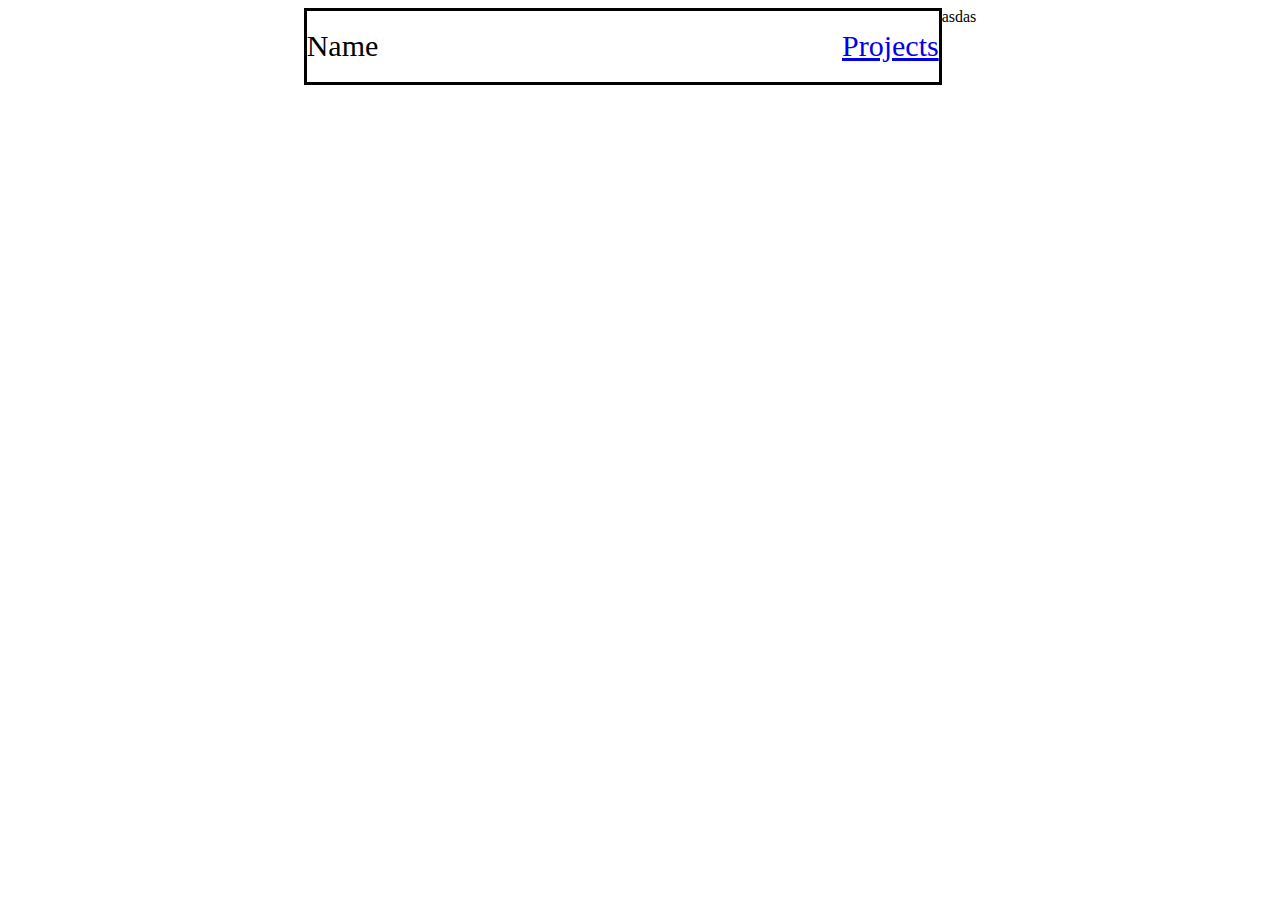
==== index.html @ 20116c02 "firt commit" ====
<html>

<head>
    <meta name="viewport" content="width=device-width, initial-scale=1.0">
    <link rel="stylesheet" href="style.css">
</head>

<body>
    <div class="header">
        Name
        <a href="#projects">Projects</a>

    </div>
    <br>
    <div id="projects">asdas</div>
</body>

</html>
---- style.css ----
html {
    scroll-behavior: smooth;
}

body {
    display: flex;
    flex-direction: row;
    justify-content: center;
}

.header {
    width: 50%;
    height: 8%;
    border-style: solid;
    display: flex;
    justify-content: space-between;
    align-items: center;
    font-size: 30;
}
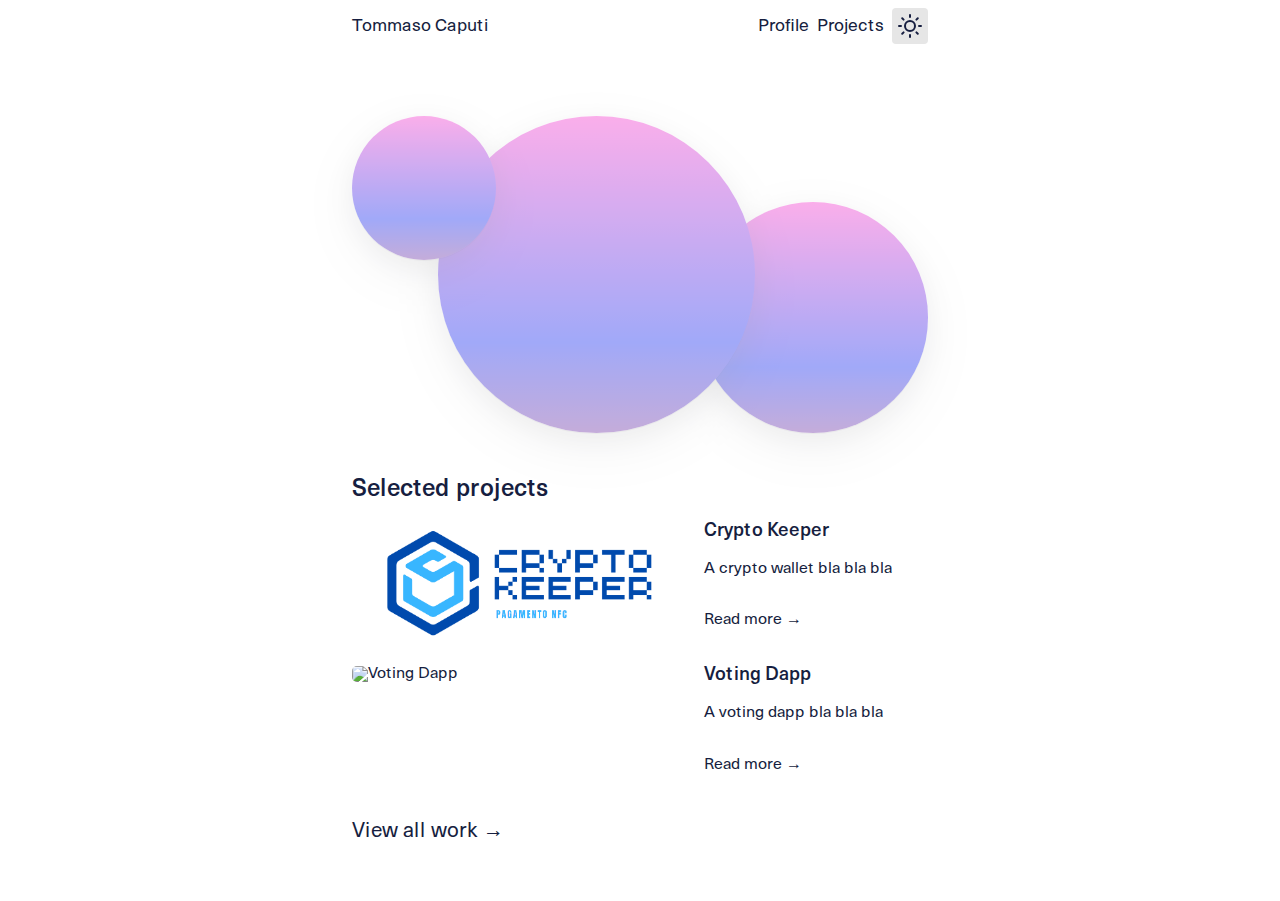
==== commit e06c5540: "all works" ====
--- a/index.html
+++ b/index.html
@@ -1,18 +1,91 @@
-<html>
+<!doctype html>
+<html lang="en">
 
 <head>
+    <meta charset="utf-8">
     <meta name="viewport" content="width=device-width, initial-scale=1.0">
-    <link rel="stylesheet" href="style.css">
+    <title>Tommaso Caputi - Developer</title>
+    <meta name="description" content="Tommaso Caputi portfolio website">
+    <link rel="stylesheet" href="css/style.css">
+    <link rel="icon" type="image/png" href="/static/favicon.png">
 </head>
 
-<body>
-    <div class="header">
-        Name
-        <a href="#projects">Projects</a>
+<body data-theme="light">
+    <header class="header">
+        <a href="/" class="logo">Tommaso Caputi</a>
 
-    </div>
-    <br>
-    <div id="projects">asdas</div>
+        <nav>
+            <a href="/profile">Profile</a>
+            <a href="/projects">Projects </a>
+        </nav>
+        <button id="theme-toggle">
+            <svg xmlns="http://www.w3.org/2000/svg" width="24" height="24" fill="none" stroke="currentColor"
+                stroke-width="2" stroke-linecap="round" stroke-linejoin="round" class="feather feather-moon">
+                <g id="theme-toggle-dark">
+                    <path d="M21 12.8A9 9 0 1111.2 3a7 7 0 009.8 9.8z" />
+                </g>
+                <g id="theme-toggle-light">
+                    <circle cx="12" cy="12" r="5" />
+                    <path
+                        d="M12 1v2M12 21v2M4.2 4.2l1.4 1.4M18.4 18.4l1.4 1.4M1 12h2M21 12h2M4.2 19.8l1.4-1.4M18.4 5.6l1.4-1.4" />
+                </g>
+            </svg>
+            <span class="u-visually-hidden">Toggle theme</span>
+        </button>
+    </header>
+    <main class="container home-page">
+
+        <section class="section home-hero">
+            <div class="orbs">
+                <div id="orb1"></div>
+                <div id="orb2"></div>
+                <div id="orb3"></div>
+            </div>
+
+            <h1>A developer bla bla bla</h1>
+            <p>
+                👋 Hey I'm Tommaso, a computer engineering student based in Ruvo di Puglia, Bari. I'm currently studing
+                computer engineering bla bla bla.
+            </p>
+
+            <p>
+                <a href="/profile">View profile →</a>
+            </p>
+        </section>
+        <br>
+
+        <section class="section">
+            <h2>Selected projects</h2>
+
+
+            <a class="selected-project" href="/projects/cryptokeeper/">
+                <figure>
+                    <img src="/projects/cryptokeeper/Banner CryptoKeeper.png" alt="Crypto Keeper" />
+                </figure>
+                <div>
+                    <h3>Crypto Keeper</h3>
+                    <p>A crypto wallet bla bla bla<br /> <br />Read more →
+                    </p>
+                </div>
+            </a>
+            <a class="selected-project" href="/projects/votingdapp/">
+                <figure>
+                    <img src="/projects/votingdapp/" alt="Voting Dapp" />
+                </figure>
+                <div>
+                    <h3>Voting Dapp</h3>
+                    <p>A voting dapp bla bla bla<br /> <br />Read more →
+                    </p>
+                </div>
+            </a>
+
+            <p>
+                <a href="/projects">View all work →</a>
+            </p>
+        </section>
+
+    </main>
+    <script src="/js/theme-toggle.js"></script>
 </body>
 
 </html>--- a/css/style.css
+++ b/css/style.css
@@ -0,0 +1,616 @@
+:root {
+    --spacing-unit: 8px;
+    --xs: calc(var(--spacing-unit) / 2);
+    --sm: var(--spacing-unit);
+    --md: calc(var(--spacing-unit) * 2);
+    --lg: calc(var(--spacing-unit) * 3);
+    --xl: calc(var(--spacing-unit) * 4)
+}
+
+[data-theme=dark] {
+    --color-canvas: #14182c;
+    --color-well: #242b4f;
+    --color-text: #fff
+}
+
+[data-theme=light] {
+    --color-canvas: #fff;
+    --color-well: #e6e6e6;
+    --color-text: #161e40
+}
+
+.u-visually-hidden {
+    clip: rect(0 0 0 0);
+    height: 1px;
+    width: 1px;
+    margin: -1px;
+    overflow: hidden;
+    padding: 0;
+    position: absolute;
+    border: 0;
+    white-space: nowrap;
+    word-wrap: normal
+}
+
+.container {
+    width: 100%;
+    max-width: 640px;
+    padding: 0 24px 32px;
+    margin: 0 auto
+}
+
+@media screen and (min-width: 40em) {
+    .container {
+        padding: 0 32px 32px
+    }
+}
+
+.container img,
+.container video {
+    max-width: 100%;
+    border-radius: 4px
+}
+
+.post {
+    padding-top: 64px
+}
+
+.title {
+    margin-bottom: 4px
+}
+
+.meta {
+    font-size: 1rem;
+    margin-top: 0
+}
+
+@media screen and (min-width: 40em) {
+    .meta {
+        font-size: .9rem
+    }
+}
+
+.project-featured-image {
+    width: calc(100% + 48px);
+    max-width: calc(100% + 48px) !important;
+    margin-left: -24px;
+    margin-top: 16px
+}
+
+@media screen and (min-width: 40em) {
+    .project-featured-image {
+        width: 140%;
+        max-width: 140% !important;
+        margin-left: -20%;
+        margin-top: 32px
+    }
+}
+
+ol li,
+p,
+ul li {
+    font-size: 1.3rem;
+    line-height: 1.6
+}
+
+h1 {
+    font-size: 3rem;
+    font-weight: 500;
+    letter-spacing: -.15rem;
+    line-height: 1.15
+}
+
+h2,
+h3,
+h4 {
+    font-weight: 500
+}
+
+a {
+    color: var(--color-text);
+    text-decoration: none
+}
+
+a[href^="https://twitter.com"] {
+    color: #55acee
+}
+
+a[href^="https://github.com"] {
+    color: #aaa
+}
+
+a[href^="https://dribbble.com"] {
+    color: #ea4c89
+}
+
+.header {
+    width: 100%;
+    max-width: 640px;
+    padding: 8px 24px;
+    margin: 0 auto 24px;
+    display: flex;
+    justify-content: space-between;
+    align-items: center
+}
+
+@media screen and (min-width: 40em) {
+    .header {
+        padding: 8px 32px
+    }
+}
+
+.header a {
+    color: inherit;
+    text-decoration: none;
+    font-size: 1.2rem
+}
+
+@media screen and (min-width: 40em) {
+    .header a {
+        font-size: 1.1rem
+    }
+}
+
+.header .logo {
+    flex: 1
+}
+
+.header nav {
+    display: flex;
+    gap: 8px
+}
+
+.header #theme-toggle {
+    -webkit-appearance: none;
+    -moz-appearance: none;
+    appearance: none;
+    background: var(--color-well);
+    padding: var(--xs);
+    border: 1px solid transparent;
+    border-radius: 4px;
+    color: inherit;
+    width: calc(var(--lg) * 1.5);
+    height: calc(var(--lg) * 1.5);
+    display: flex;
+    align-items: center;
+    justify-content: center;
+    margin-left: var(--sm);
+    cursor: pointer
+}
+
+[data-theme=dark] .header #theme-toggle #theme-toggle-light {
+    display: none
+}
+
+[data-theme=light] .header #theme-toggle #theme-toggle-dark {
+    display: none
+}
+
+.selected-project {
+    margin-bottom: 16px;
+    display: flex;
+    color: inherit;
+    text-decoration: none;
+    flex-direction: column;
+    gap: 16px
+}
+
+@media screen and (min-width: 40em) {
+    .selected-project {
+        flex-direction: row
+    }
+}
+
+.selected-project figure {
+    margin: 0;
+    flex: 1.5
+}
+
+.selected-project figure img {
+    max-width: 100%;
+    border-radius: 5px
+}
+
+.selected-project div {
+    flex: 1
+}
+
+.selected-project p {
+    font-size: 1.2rem
+}
+
+@media screen and (min-width: 40em) {
+    .selected-project p {
+        font-size: 1rem
+    }
+}
+
+.selected-project h3 {
+    margin: 0
+}
+
+code[class*=language-],
+pre[class*=language-] {
+    font-size: 14px;
+    line-height: 1.375;
+    direction: ltr;
+    text-align: left;
+    white-space: pre;
+    word-spacing: normal;
+    word-break: normal;
+    -moz-tab-size: 2;
+    -o-tab-size: 2;
+    tab-size: 2;
+    -webkit-hyphens: none;
+    -ms-hyphens: none;
+    hyphens: none;
+    background: #272822;
+    color: #f8f8f2
+}
+
+pre[class*=language-] {
+    padding: 1.5em 2em;
+    margin: .5em 0;
+    overflow: auto
+}
+
+:not(pre)>code[class*=language-] {
+    padding: .1em;
+    border-radius: .3em
+}
+
+.token.cdata,
+.token.comment,
+.token.doctype,
+.token.prolog {
+    color: #75715e
+}
+
+.token.punctuation {
+    color: #f8f8f2
+}
+
+.token.namespace {
+    opacity: .7
+}
+
+.token.boolean,
+.token.number,
+.token.operator {
+    color: #fd971f
+}
+
+.token.property {
+    color: #f4bf75
+}
+
+.token.tag {
+    color: #66d9ef
+}
+
+.token.string {
+    color: #a1efe4
+}
+
+.token.selector {
+    color: #ae81ff
+}
+
+.token.attr-name {
+    color: #fd971f
+}
+
+.language-css .token.string,
+.style .token.string,
+.token.entity,
+.token.url {
+    color: #a1efe4
+}
+
+.token.attr-value,
+.token.control,
+.token.directive,
+.token.keyword,
+.token.unit {
+    color: #a6e22e
+}
+
+.token.atrule,
+.token.regex,
+.token.statement {
+    color: #a1efe4
+}
+
+.token.placeholder,
+.token.variable {
+    color: #66d9ef
+}
+
+.token.deleted {
+    text-decoration: line-through
+}
+
+.token.inserted {
+    border-bottom: 1px dotted #f9f8f5;
+    text-decoration: none
+}
+
+.token.italic {
+    font-style: italic
+}
+
+.token.bold,
+.token.important {
+    font-weight: 700
+}
+
+.token.important {
+    color: #f92672
+}
+
+.token.entity {
+    cursor: help
+}
+
+pre>code.highlight {
+    outline: .4em solid #f92672;
+    outline-offset: .4em
+}
+
+@-webkit-keyframes fadeInDown {
+    from {
+        transform: translateY(-10px);
+        opacity: 0
+    }
+
+    to {
+        transform: translateY(0);
+        opacity: 1
+    }
+}
+
+@keyframes fadeInDown {
+    from {
+        transform: translateY(-10px);
+        opacity: 0
+    }
+
+    to {
+        transform: translateY(0);
+        opacity: 1
+    }
+}
+
+@-webkit-keyframes fadeInUp {
+    from {
+        transform: translateY(20px);
+        opacity: 0
+    }
+
+    to {
+        transform: translateY(0);
+        opacity: 1
+    }
+}
+
+@keyframes fadeInUp {
+    from {
+        transform: translateY(20px);
+        opacity: 0
+    }
+
+    to {
+        transform: translateY(0);
+        opacity: 1
+    }
+}
+
+.home-hero {
+    position: relative
+}
+
+@media screen and (min-width: 40em) {
+    .home-hero {
+        padding-top: 64px;
+        margin-top: 64px
+    }
+}
+
+.home-hero h1 {
+    margin-top: 0
+}
+
+@media (prefers-reduced-motion:no-preference) {
+    .home-hero h1 {
+        opacity: 0;
+        transform: translateY(20px);
+        -webkit-animation: fadeInUp .5s cubic-bezier(.4, 0, .2, 1);
+        animation: fadeInUp .5s cubic-bezier(.4, 0, .2, 1);
+        -webkit-animation-fill-mode: forwards;
+        animation-fill-mode: forwards
+    }
+}
+
+@media (prefers-reduced-motion:no-preference) {
+    .home-hero p {
+        opacity: 0;
+        transform: translateY(20px);
+        -webkit-animation: fadeInUp .5s .1s cubic-bezier(.4, 0, .2, 1);
+        animation: fadeInUp .5s .1s cubic-bezier(.4, 0, .2, 1);
+        -webkit-animation-fill-mode: forwards;
+        animation-fill-mode: forwards
+    }
+}
+
+.orbs {
+    display: flex;
+    align-items: center;
+    position: absolute;
+    width: 100%;
+    opacity: .4;
+    top: 0
+}
+
+.orbs #orb1,
+.orbs #orb2,
+.orbs #orb3,
+.orbs #orb4 {
+    border-radius: 9999px;
+    flex-shrink: 0;
+    flex-grow: 0;
+    aspect-ratio: 1/1;
+    height: -webkit-fit-content;
+    height: -moz-fit-content;
+    height: fit-content;
+    position: relative;
+    -webkit-animation: orbFloat 10s ease infinite;
+    animation: orbFloat 10s ease infinite;
+    box-shadow: 0 1px 0 rgba(17, 17, 26, .1), 0 8px 24px rgba(17, 17, 26, .1), 0 16px 48px rgba(17, 17, 26, .1)
+}
+
+.orbs #orb1:before,
+.orbs #orb2:before,
+.orbs #orb3:before,
+.orbs #orb4:before {
+    content: '';
+    width: 100%;
+    height: 100%;
+    border-radius: inherit;
+    display: block;
+    position: absolute;
+    top: 0;
+    left: 0;
+    -webkit-animation: orbGradient 40s ease infinite;
+    animation: orbGradient 40s ease infinite;
+    background-size: 100% 1000%;
+    background-image: linear-gradient(to bottom, #f437cd, #162aef, #f34033, #17cfaf, #d8a9c1, #f437cd, #162aef, #f34033, #17cfaf, #d8a9c1, #f437cd, #162aef, #f34033, #17cfaf, #d8a9c1)
+}
+
+.orbs #orb1 {
+    width: 25%;
+    z-index: 4;
+    align-self: flex-start
+}
+
+.orbs #orb2 {
+    margin-left: -10%;
+    -webkit-animation-duration: 20s;
+    animation-duration: 20s;
+    width: 55%;
+    z-index: 3
+}
+
+.orbs #orb2:before {
+    animation-direction: reverse
+}
+
+.orbs #orb3 {
+    width: 40%;
+    z-index: 2;
+    margin-left: -10%;
+    margin-top: 10%;
+    align-self: flex-end;
+    -webkit-animation-duration: 15s;
+    animation-duration: 15s
+}
+
+.orbs #orb4 {
+    background-color: #00f;
+    width: 50%;
+    z-index: 1;
+    animation-direction: reverse;
+    margin-left: -30%
+}
+
+@-webkit-keyframes orbGradient {
+    0% {
+        background-position: 0 0
+    }
+
+    100% {
+        background-position: 0 100%
+    }
+}
+
+@keyframes orbGradient {
+    0% {
+        background-position: 0 0
+    }
+
+    100% {
+        background-position: 0 100%
+    }
+}
+
+@-webkit-keyframes orbFloat {
+    0% {
+        transform: translatey(-20px)
+    }
+
+    50% {
+        transform: translatey(20px)
+    }
+
+    100% {
+        transform: translatey(-20px)
+    }
+}
+
+@keyframes orbFloat {
+    0% {
+        transform: translatey(-20px)
+    }
+
+    50% {
+        transform: translatey(20px)
+    }
+
+    100% {
+        transform: translatey(-20px)
+    }
+}
+
+@font-face {
+    font-family: 'Neue Haas Unica';
+    src: url(/fonts/NeueHaasUnica-Medium.woff2) format("woff2"), url(/static/fonts/NeueHaasUnica-Medium.woff) format("woff");
+    font-weight: 500;
+    font-style: normal;
+    font-display: swap
+}
+
+@font-face {
+    font-family: 'Neue Haas Unica';
+    src: url(/fonts/NeueHaasUnica-Regular.woff2) format("woff2"), url(/static/fonts/NeueHaasUnica-Regular.woff) format("woff");
+    font-weight: 400;
+    font-style: normal;
+    font-display: swap
+}
+
+* {
+    box-sizing: border-box;
+    -webkit-font-smoothing: antialiased
+}
+
+body,
+html {
+    margin: 0;
+    padding: 0;
+    background: var(--color-canvas)
+}
+
+html {
+    font-size: .9rem
+}
+
+@media screen and (min-width: 40em) {
+    html {
+        font-size: 1rem
+    }
+}
+
+body {
+    color: var(--color-text);
+    min-width: 100vw;
+    min-height: 100vh;
+    font-family: 'Neue Haas Unica', sans-serif
+}